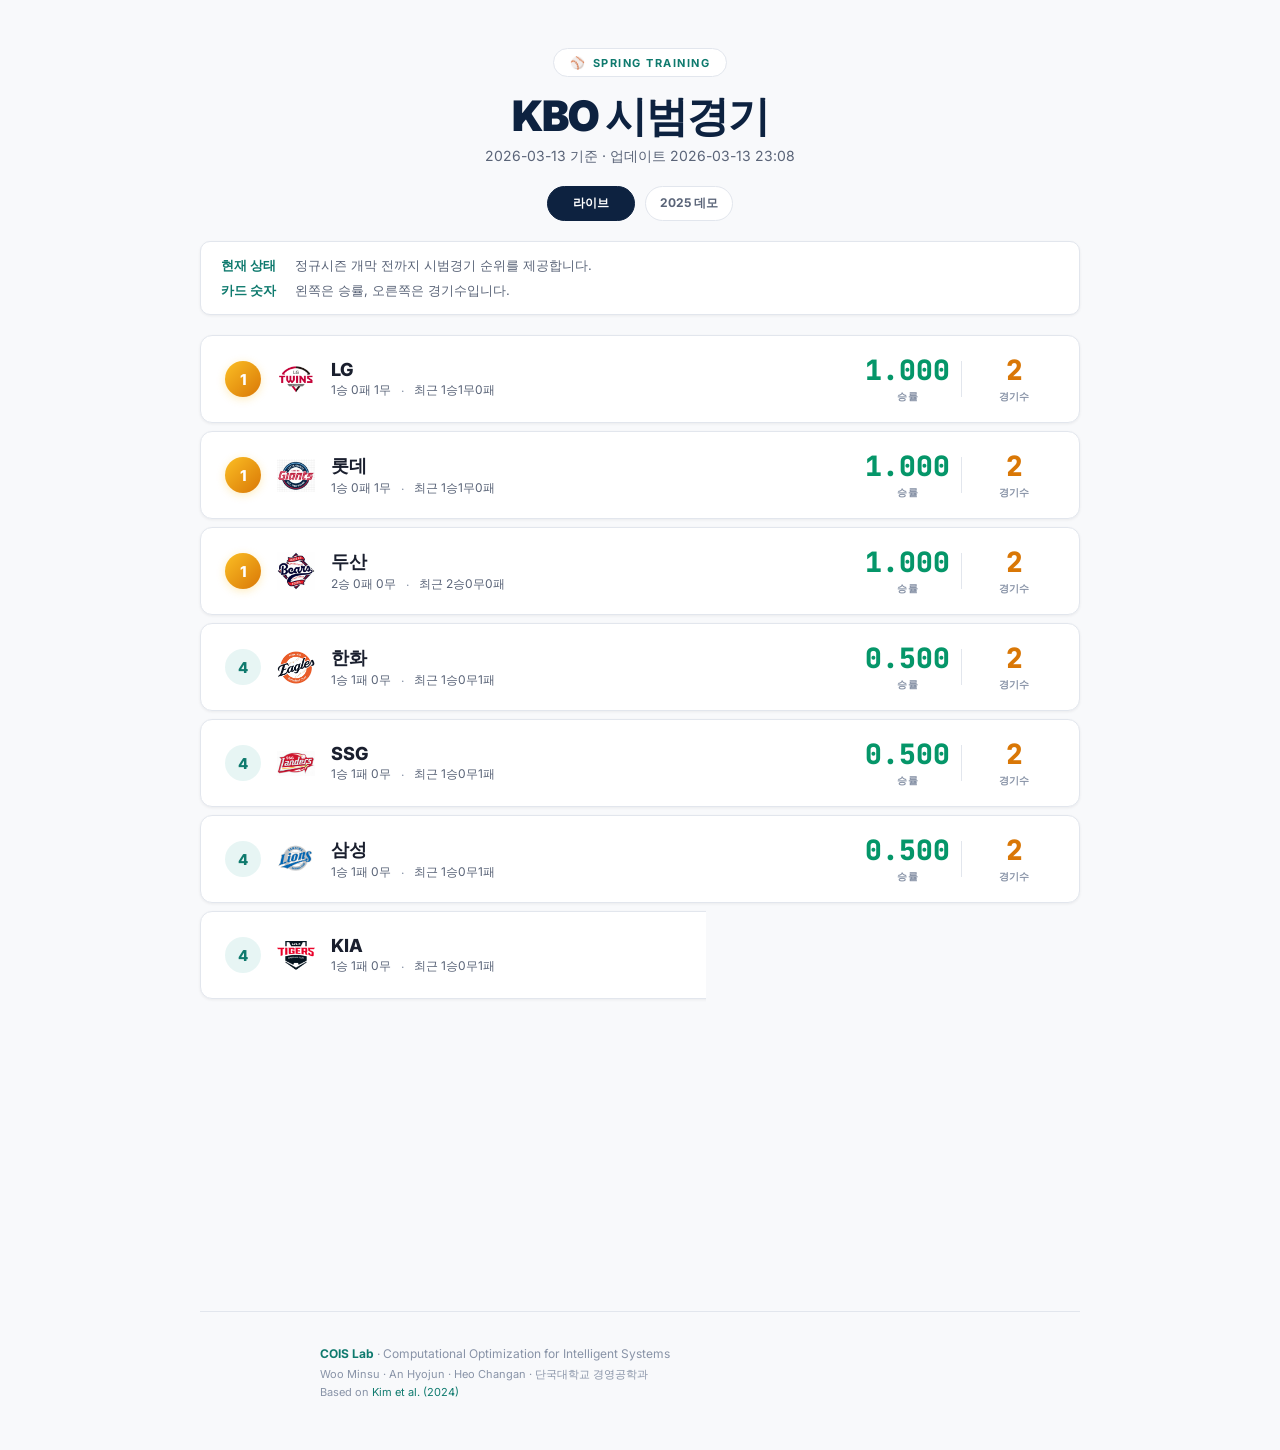
==== docs/index.html @ 6222dda0 "Keep mobile detail values aligned right" ====
<!DOCTYPE html>
<html lang="ko">

<head>
    <meta charset="UTF-8">
    <meta name="viewport" content="width=device-width, initial-scale=1.0">
    <title>KBO Magic Number</title>
    <meta name="description" content="남은 경기의 모든 시나리오를 바탕으로 KBO 포스트시즌을 보여줍니다.">
    <meta property="og:type" content="website">
    <meta property="og:locale" content="ko_KR">
    <meta property="og:site_name" content="KBO Magic Number">
    <meta property="og:title" content="KBO Magic Number">
    <meta property="og:description" content="남은 경기의 모든 시나리오를 바탕으로 KBO 포스트시즌을 보여줍니다.">
    <meta property="og:url" content="https://mwoosu.github.io/kbo-magic-number/">
    <meta property="og:image" content="https://mwoosu.github.io/kbo-magic-number/test.png?v=20260313-18">
    <meta property="og:image:width" content="3545">
    <meta property="og:image:height" content="3544">
    <meta property="og:image:alt" content="COIS Lab 로고">
    <meta name="twitter:card" content="summary">
    <meta name="twitter:title" content="KBO Magic Number">
    <meta name="twitter:description" content="남은 경기의 모든 시나리오를 바탕으로 KBO 포스트시즌을 보여줍니다.">
    <meta name="twitter:image" content="https://mwoosu.github.io/kbo-magic-number/test.png?v=20260313-18">
    <meta name="twitter:image:alt" content="COIS Lab 로고">
    <link rel="preconnect" href="https://fonts.googleapis.com">
    <link rel="preconnect" href="https://fonts.gstatic.com" crossorigin>
    <link
        href="https://fonts.googleapis.com/css2?family=Inter:wght@400;500;600;700;800;900&family=JetBrains+Mono:wght@700;800&family=Noto+Sans+KR:wght@400;500;700;900&display=optional"
        rel="stylesheet">
    <link rel="stylesheet" href="style.css?v=20260313-20">
</head>

<body data-page-mode="live" data-data-url="data/result.json">
    <div class="container">
        <header>
            <div class="badge" id="header-badge">LIVE TRACKER</div>
            <h1 id="page-title">KBO 매직넘버</h1>
            <p class="subtitle" id="update-info">데이터 로딩 중...</p>
        </header>

        <nav class="page-nav" aria-label="페이지 전환">
            <a class="page-link is-current" href="index.html">라이브</a>
            <a class="page-link" href="demo.html">2025 데모</a>
        </nav>

        <div class="info-legend" id="info-legend">
            <div class="legend-item">
                <span class="legend-label">탈락방지</span>
                <span class="legend-desc">포스트시즌 탈락을 피하기 위해 필요한 최소 추가 승수</span>
            </div>
            <div class="legend-item">
                <span class="legend-label">진출확정</span>
                <span class="legend-desc">나머지 경기 결과와 무관하게 포스트시즌 진출을 보장받기 위한 추가 승수</span>
            </div>
        </div>

        <div class="content-layout" id="content-layout">
            <section class="board-column">
                <section class="playoff-line" id="playoff-line">
                    <div class="playoff-label">
                        <span class="playoff-icon">🏆</span>
                        <span>포스트시즌 컷라인</span>
                    </div>
                </section>

                <main id="team-grid" class="team-grid">
                    <div class="loading">
                        <div class="spinner"></div>
                        <p>최신 KBO 데이터를 불러오는 중...</p>
                    </div>
                </main>
            </section>

            <aside class="team-detail-panel" id="team-detail">
                <div class="detail-empty">
                    <h2>팀 상세</h2>
                    <p>카드를 누르면 모델 해설과 경쟁 구도가 여기에 표시됩니다.</p>
                </div>
            </aside>
        </div>

        <footer>
            <a href="https://cois.dankook.ac.kr/" target="_blank">
                <img src="cois_logo.png" alt="COIS Lab" class="footer-logo">
            </a>
            <div class="footer-text">
                <p><strong>COIS Lab</strong> · Computational Optimization for Intelligent Systems</p>
                <p class="footer-sub">Woo Minsu · An Hyojun · Heo Changan · 단국대학교 경영공학과</p>
                <p class="footer-sub">Based on <a href="https://pubsonline.informs.org/doi/abs/10.1287/inte.2023.0035"
                        target="_blank" style="color:var(--accent);text-decoration:none">Kim et al. (2024)</a></p>
            </div>
        </footer>
    </div>
    <script src="app.js?v=20260313-20"></script>
</body>

</html>
---- docs/style.css ----
/* ============================================================
   KBO Magic Number Dashboard — style.css
   Clean Light Theme, COIS Lab navy ↔ teal palette
   ============================================================ */

/* --- Design Tokens --- */
:root {
    --container-max: 920px;
    --drawer-width: 400px;
    --drawer-gap: 14px;

    /* COIS palette */
    --navy: #0d2240;
    --teal: #1a9e8f;
    --teal-light: #23c4b2;
    --accent: #0f7a6e;

    /* Background tones */
    --bg: #f8f9fb;
    --bg-card: #ffffff;
    --bg-card-hover: #fafbfd;

    /* Borders & shadows */
    --border: #e2e6ed;
    --shadow-sm: 0 1px 3px rgba(0, 0, 0, 0.06);
    --shadow-md: 0 4px 12px rgba(0, 0, 0, 0.08);

    /* Text */
    --text-primary: #1a1f2e;
    --text-secondary: #5a6478;
    --text-dim: #8893a7;

    /* Status */
    --green: #059669;
    --green-bg: rgba(5, 150, 105, 0.08);
    --yellow: #d97706;
    --orange: #ea580c;
    --red: #dc2626;
    --red-bg: rgba(220, 38, 38, 0.06);
}

/* --- Reset & Base --- */
*,
*::before,
*::after {
    box-sizing: border-box;
    margin: 0;
    padding: 0;
}

body {
    font-family: 'Inter', -apple-system, BlinkMacSystemFont, sans-serif;
    background: var(--bg);
    color: var(--text-primary);
    min-height: 100vh;
}

/* --- Layout --- */
.container {
    max-width: var(--container-max);
    margin: 0 auto;
    padding: 48px 20px 32px;
}

/* --- Header --- */
.badge {
    display: inline-flex;
    align-items: center;
    gap: 6px;
    background: var(--bg-card);
    border: 1px solid var(--border);
    border-radius: 24px;
    padding: 6px 16px;
    font-size: 11px;
    font-weight: 700;
    letter-spacing: 1.5px;
    color: var(--accent);
    text-transform: uppercase;
    margin-bottom: 16px;
}

.badge::before {
    content: '⚾';
    font-size: 12px;
}

h1 {
    font-size: 42px;
    font-weight: 900;
    color: var(--navy);
    letter-spacing: -1px;
    line-height: 1.1;
    margin-bottom: 8px;
}

header {
    text-align: center;
    margin-bottom: 32px;
}

#update-info {
    font-size: 14px;
    color: var(--text-secondary);
    font-weight: 400;
}

.page-nav {
    display: flex;
    justify-content: center;
    gap: 10px;
    margin: -12px 0 20px;
}

.page-link {
    display: inline-flex;
    align-items: center;
    justify-content: center;
    min-width: 88px;
    padding: 8px 14px;
    border: 1px solid var(--border);
    border-radius: 999px;
    background: var(--bg-card);
    color: var(--text-secondary);
    font-size: 12px;
    font-weight: 700;
    text-decoration: none;
    transition: all 0.2s ease;
}

.page-link:hover {
    border-color: #cfd6e0;
    color: var(--navy);
    transform: translateY(-1px);
}

.page-link.is-current {
    background: var(--navy);
    border-color: var(--navy);
    color: #fff;
}

/* --- Info Legend --- */
.info-legend {
    display: flex;
    flex-direction: column;
    gap: 6px;
    padding: 14px 20px;
    background: var(--bg-card);
    border: 1px solid var(--border);
    border-radius: 10px;
    margin-bottom: 20px;
    font-size: 13px;
    box-shadow: var(--shadow-sm);
}

.legend-item {
    display: flex;
    align-items: baseline;
    gap: 10px;
}

.legend-label {
    font-weight: 700;
    color: var(--accent);
    min-width: 64px;
    flex-shrink: 0;
}

.legend-desc {
    color: var(--text-secondary);
    font-weight: 400;
    line-height: 1.4;
}

.legend-desc code {
    font-family: 'JetBrains Mono', 'Inter', monospace;
    font-size: 12px;
    font-weight: 700;
    color: var(--navy);
    background: rgba(13, 34, 64, 0.06);
    padding: 1px 4px;
    border-radius: 6px;
}

/* --- Team Grid --- */
#team-grid {
    display: flex;
    flex-direction: column;
    gap: 8px;
    width: 100%;
}

.content-layout {
    display: block;
    position: relative;
}

.board-column {
    display: flex;
    flex-direction: column;
    gap: 10px;
    width: 100%;
    min-width: 0;
}

/* --- Team Card --- */
.team-card {
    display: flex;
    align-items: center;
    gap: 16px;
    width: 100%;
    min-height: 88px;
    padding: 16px 24px;
    background: var(--bg-card);
    border: 1px solid var(--border);
    border-radius: 12px;
    box-shadow: var(--shadow-sm);
    transition: all 0.2s ease;
    animation: cardSlide 0.4s ease-out both;
}

.team-card.no-entry-animation {
    animation: none;
}

.team-card[role="button"] {
    cursor: pointer;
}

@keyframes cardSlide {
    from {
        opacity: 0;
        transform: translateY(10px);
    }

    to {
        opacity: 1;
        transform: translateY(0);
    }
}

.team-card:hover {
    box-shadow: var(--shadow-md);
    border-color: #d0d5df;
    transform: translateY(-1px);
}

.team-card.is-selected {
    border-color: rgba(13, 34, 64, 0.35);
    box-shadow: 0 8px 20px rgba(13, 34, 64, 0.12);
}

.team-card.eliminated {
    opacity: 1;
}

/* Rank badge */
.rank-badge {
    width: 36px;
    height: 36px;
    border-radius: 50%;
    display: flex;
    align-items: center;
    justify-content: center;
    font-weight: 800;
    font-size: 15px;
    flex-shrink: 0;
}

.rank-badge.top {
    background: rgba(26, 158, 143, 0.1);
    color: var(--accent);
}

.rank-badge.rank-1 {
    background: linear-gradient(135deg, #fbbf24, #d97706);
    color: white;
    box-shadow: 0 2px 8px rgba(251, 191, 36, 0.3);
}

.rank-badge.rank-2 {
    background: linear-gradient(135deg, #9ca3af, #6b7280);
    color: white;
    box-shadow: 0 2px 8px rgba(156, 163, 175, 0.3);
}

.rank-badge.rank-3 {
    background: linear-gradient(135deg, #d97706, #92400e);
    color: white;
    box-shadow: 0 2px 8px rgba(217, 119, 6, 0.2);
}

.rank-badge.out {
    background: var(--bg);
    color: var(--text-dim);
}

/* Team info */
.team-info {
    flex: 1;
    min-width: 0;
}

.team-logo-wrap {
    width: 38px;
    height: 38px;
    flex-shrink: 0;
    display: flex;
    align-items: center;
    justify-content: center;
}

.team-logo {
    display: block;
    width: 100%;
    height: 100%;
    object-fit: contain;
}

.team-name {
    font-size: 18px;
    font-weight: 800;
    color: var(--text-primary);
    margin-bottom: 2px;
}

.team-record {
    font-size: 12px;
    color: var(--text-secondary);
    font-weight: 400;
    display: flex;
    flex-wrap: wrap;
    align-items: center;
    gap: 2px 10px;
}

.meta-group {
    display: inline-flex;
    align-items: center;
    white-space: nowrap;
}

.team-record .meta-group + .meta-group::before,
.detail-subtitle .meta-group + .meta-group::before,
.detail-row-subtitle .meta-group + .meta-group::before {
    content: '·';
    color: var(--text-dim);
    margin-right: 10px;
}

/* Numbers section (dual column) */
.numbers-section {
    display: flex;
    align-items: center;
    justify-content: flex-end;
    gap: 12px;
    flex: 0 0 188px;
    flex-shrink: 0;
}

.number-col {
    display: flex;
    flex-direction: column;
    align-items: center;
    justify-content: center;
    text-align: center;
    flex: 1 1 0;
    min-width: 0;
}

.number-divider {
    width: 1px;
    height: 36px;
    background: var(--border);
}

.magic-number {
    font-family: 'JetBrains Mono', 'Inter', monospace;
    font-size: 28px;
    font-weight: 800;
    line-height: 1;
    height: 32px;
    display: flex;
    align-items: center;
    justify-content: center;
    width: 100%;
    margin-bottom: 2px;
}

.magic-number.safe {
    color: var(--green);
}

.magic-number.warning {
    color: var(--yellow);
}

.magic-number.danger {
    color: var(--orange);
}

.magic-number.muted {
    color: var(--text-dim);
}

.magic-number.eliminated {
    color: var(--red);
    font-size: 14px;
    font-weight: 700;
}

.magic-number.clinched {
    color: var(--green);
    font-size: 22px;
    font-weight: 800;
}

.magic-label {
    font-size: 10px;
    color: var(--text-dim);
    font-weight: 600;
    letter-spacing: 0.3px;
    margin-top: 2px;
}

/* --- Playoff Cutline --- */
.playoff-line {
    display: none;
    align-items: center;
    gap: 12px;
    padding: 6px 0;
    color: var(--accent);
    font-size: 12px;
    font-weight: 700;
    letter-spacing: 0.5px;
}

.playoff-line.visible {
    display: flex;
}

.playoff-line::before,
.playoff-line::after {
    content: '';
    flex: 1;
    height: 1px;
    background: linear-gradient(90deg, transparent, var(--teal), transparent);
}

/* --- Loading --- */
.loading {
    text-align: center;
    padding: 80px 20px;
    color: var(--text-secondary);
}

.spinner {
    display: inline-block;
    width: 32px;
    height: 32px;
    border: 3px solid var(--border);
    border-top-color: var(--teal);
    border-radius: 50%;
    animation: spin 0.8s linear infinite;
    margin-bottom: 16px;
}

@keyframes spin {
    to {
        transform: rotate(360deg);
    }
}

.error-msg {
    text-align: center;
    padding: 60px 20px;
    color: var(--red);
}

.team-detail-panel {
    position: fixed;
    right: max(20px, calc((100vw - var(--container-max)) / 2 + 20px));
    top: 28px;
    bottom: 28px;
    width: min(var(--drawer-width), calc(100vw - 48px));
    max-height: calc(100vh - 56px);
    padding: 22px 22px 20px;
    background: var(--bg-card);
    border: 1px solid var(--border);
    border-radius: 16px;
    display: block;
    overflow-y: auto;
    opacity: 0;
    visibility: hidden;
    pointer-events: none;
    transform: translate3d(18px, 0, 0);
    transition: opacity 0.22s ease, transform 0.22s ease, visibility 0.22s ease;
    box-shadow: 0 18px 42px rgba(13, 34, 64, 0.14);
    z-index: 20;
}

.team-detail-panel.is-open {
    opacity: 1;
    visibility: visible;
    pointer-events: auto;
    transform: translateX(0);
}

@media (min-width: 1480px) {
    .team-detail-panel {
        position: absolute;
        top: 0;
        right: auto;
        bottom: 0;
        left: calc(100% + var(--drawer-gap));
        width: var(--drawer-width);
        max-height: none;
    }
}

@media (max-width: 1280px) and (min-width: 961px) {
    .team-detail-panel {
        right: 16px;
        top: 18px;
        bottom: 18px;
        width: min(360px, calc(100vw - 32px));
        max-height: calc(100vh - 36px);
    }
}

.detail-empty {
    color: var(--text-secondary);
}

.detail-empty h2 {
    color: var(--navy);
    font-size: 24px;
    margin-bottom: 8px;
}

.detail-header {
    display: flex;
    align-items: flex-start;
    justify-content: space-between;
    gap: 16px;
    margin-bottom: 18px;
}

.detail-heading {
    min-width: 0;
    display: flex;
    flex-direction: column;
    align-items: flex-start;
    gap: 8px;
}

.detail-close {
    display: inline-flex;
    align-items: center;
    justify-content: center;
    width: 34px;
    height: 34px;
    border: 1px solid var(--border);
    border-radius: 999px;
    background: var(--bg);
    color: var(--text-secondary);
    font-size: 18px;
    line-height: 1;
    cursor: pointer;
    transition: all 0.2s ease;
    flex-shrink: 0;
}

.detail-close:hover {
    border-color: #cfd6e0;
    color: var(--navy);
}

.detail-team {
    font-size: 30px;
    font-weight: 900;
    color: var(--navy);
    line-height: 1.1;
    margin-bottom: 6px;
}

.detail-subtitle {
    color: var(--text-secondary);
    font-size: 13px;
    line-height: 1.5;
    display: flex;
    flex-wrap: wrap;
    align-items: center;
    gap: 2px 10px;
}

.detail-status {
    display: inline-flex;
    align-items: center;
    justify-content: center;
    padding: 7px 12px;
    border-radius: 999px;
    font-size: 11px;
    font-weight: 800;
    letter-spacing: 0.5px;
    white-space: nowrap;
}

.detail-status.safe {
    color: var(--green);
    background: var(--green-bg);
}

.detail-status.warning {
    color: var(--yellow);
    background: rgba(217, 119, 6, 0.12);
}

.detail-status.danger {
    color: var(--red);
    background: var(--red-bg);
}

.detail-headline {
    font-size: 18px;
    font-weight: 800;
    color: var(--text-primary);
    line-height: 1.5;
    margin-bottom: 16px;
}

.detail-metrics {
    display: grid;
    grid-template-columns: repeat(3, minmax(0, 1fr));
    gap: 10px;
    margin-bottom: 18px;
}

.detail-metric {
    padding: 12px 14px;
    background: var(--bg);
    border: 1px solid var(--border);
    border-radius: 12px;
    text-align: center;
}

.detail-metric-label {
    display: block;
    color: var(--text-dim);
    font-size: 11px;
    font-weight: 700;
    margin-bottom: 6px;
}

.detail-metric-value {
    color: var(--navy);
    font-size: 20px;
    font-weight: 900;
    line-height: 1;
}

.detail-section {
    margin-top: 18px;
}

.detail-section h3 {
    color: var(--accent);
    font-size: 13px;
    font-weight: 800;
    letter-spacing: 0.3px;
    margin-bottom: 10px;
}

.detail-section-note {
    color: var(--text-dim);
    font-size: 12px;
    line-height: 1.45;
    margin: -2px 0 10px;
}

.detail-list {
    display: flex;
    flex-direction: column;
    gap: 9px;
    list-style: none;
}

.detail-list li {
    position: relative;
    padding-left: 14px;
    color: var(--text-secondary);
    font-size: 13px;
    line-height: 1.55;
}

.detail-list li::before {
    content: '';
    position: absolute;
    left: 0;
    top: 8px;
    width: 6px;
    height: 6px;
    border-radius: 50%;
    background: var(--teal);
}

.detail-table {
    display: flex;
    flex-direction: column;
    gap: 8px;
}

.detail-row {
    display: grid;
    grid-template-columns: minmax(0, 1fr) auto;
    gap: 12px;
    padding: 12px 14px;
    background: var(--bg);
    border: 1px solid var(--border);
    border-radius: 12px;
}

.detail-row-title {
    color: var(--text-primary);
    font-size: 14px;
    font-weight: 800;
    margin-bottom: 4px;
}

.detail-row-subtitle {
    color: var(--text-secondary);
    font-size: 12px;
    line-height: 1.45;
    display: flex;
    flex-wrap: wrap;
    align-items: center;
    gap: 2px 10px;
}

.detail-row-value {
    align-self: center;
    color: var(--navy);
    font-size: 15px;
    font-weight: 900;
    white-space: nowrap;
}

@media (max-width: 960px) {
    .team-detail-panel {
        right: 12px;
        left: 12px;
        top: auto;
        bottom: 12px;
        width: auto;
        max-height: min(78vh, 720px);
        transform: translateY(18px);
    }
}

@media (max-height: 820px) and (min-width: 961px) {
    .team-detail-panel {
        top: 14px;
        bottom: 14px;
        max-height: calc(100vh - 28px);
    }
}

/* --- Footer --- */
footer {
    display: flex;
    align-items: center;
    gap: 20px;
    padding: 32px 0 16px;
    margin-top: 24px;
    border-top: 1px solid var(--border);
    color: var(--text-dim);
    font-size: 12px;
    line-height: 1.8;
}

footer strong {
    color: var(--accent);
}

.footer-logo {
    width: 100px;
    flex-shrink: 0;
    opacity: 0.85;
    transition: opacity 0.3s;
}

.footer-logo:hover {
    opacity: 1;
}

.footer-text {
    text-align: left;
    line-height: 1.7;
}

.footer-text a {
    color: var(--accent);
    text-decoration: none;
}

.footer-sub {
    font-size: 11px;
    color: var(--text-dim);
}

/* --- Responsive --- */
@media (max-width: 640px) {
    .container {
        padding: 32px 12px 24px;
    }

    h1 {
        font-size: 30px;
    }

    .page-nav {
        margin-top: -8px;
        flex-wrap: wrap;
    }

    .info-legend {
        padding: 12px 14px;
    }

    .legend-item {
        flex-direction: column;
        align-items: flex-start;
        gap: 2px;
    }

    .legend-label {
        min-width: 0;
    }

    .detail-metrics {
        grid-template-columns: 1fr;
    }

    .team-card {
        padding: 14px 16px;
        gap: 12px;
    }

    .team-name {
        font-size: 15px;
    }

    .team-record {
        font-size: 11px;
        gap: 2px 8px;
    }

    .meta-group:first-child {
        flex-basis: 100%;
    }

    .team-record .meta-group + .meta-group::before,
    .detail-subtitle .meta-group + .meta-group::before,
    .detail-row-subtitle .meta-group + .meta-group::before {
        content: '';
        margin-right: 0;
    }

    .detail-team {
        font-size: 26px;
    }

    .detail-subtitle,
    .detail-row-subtitle {
        gap: 2px 8px;
    }

    .detail-row {
        align-items: start;
    }

    .detail-row-value {
        justify-self: end;
        padding-top: 2px;
    }

    .magic-number {
        font-size: 22px;
    }

    .numbers-section {
        flex-basis: 132px;
        gap: 8px;
    }

    .number-col {
        min-width: 0;
    }

    .rank-badge {
        width: 32px;
        height: 32px;
        font-size: 14px;
    }

    footer {
        flex-direction: column;
        text-align: center;
    }

    .footer-text {
        text-align: center;
    }
}
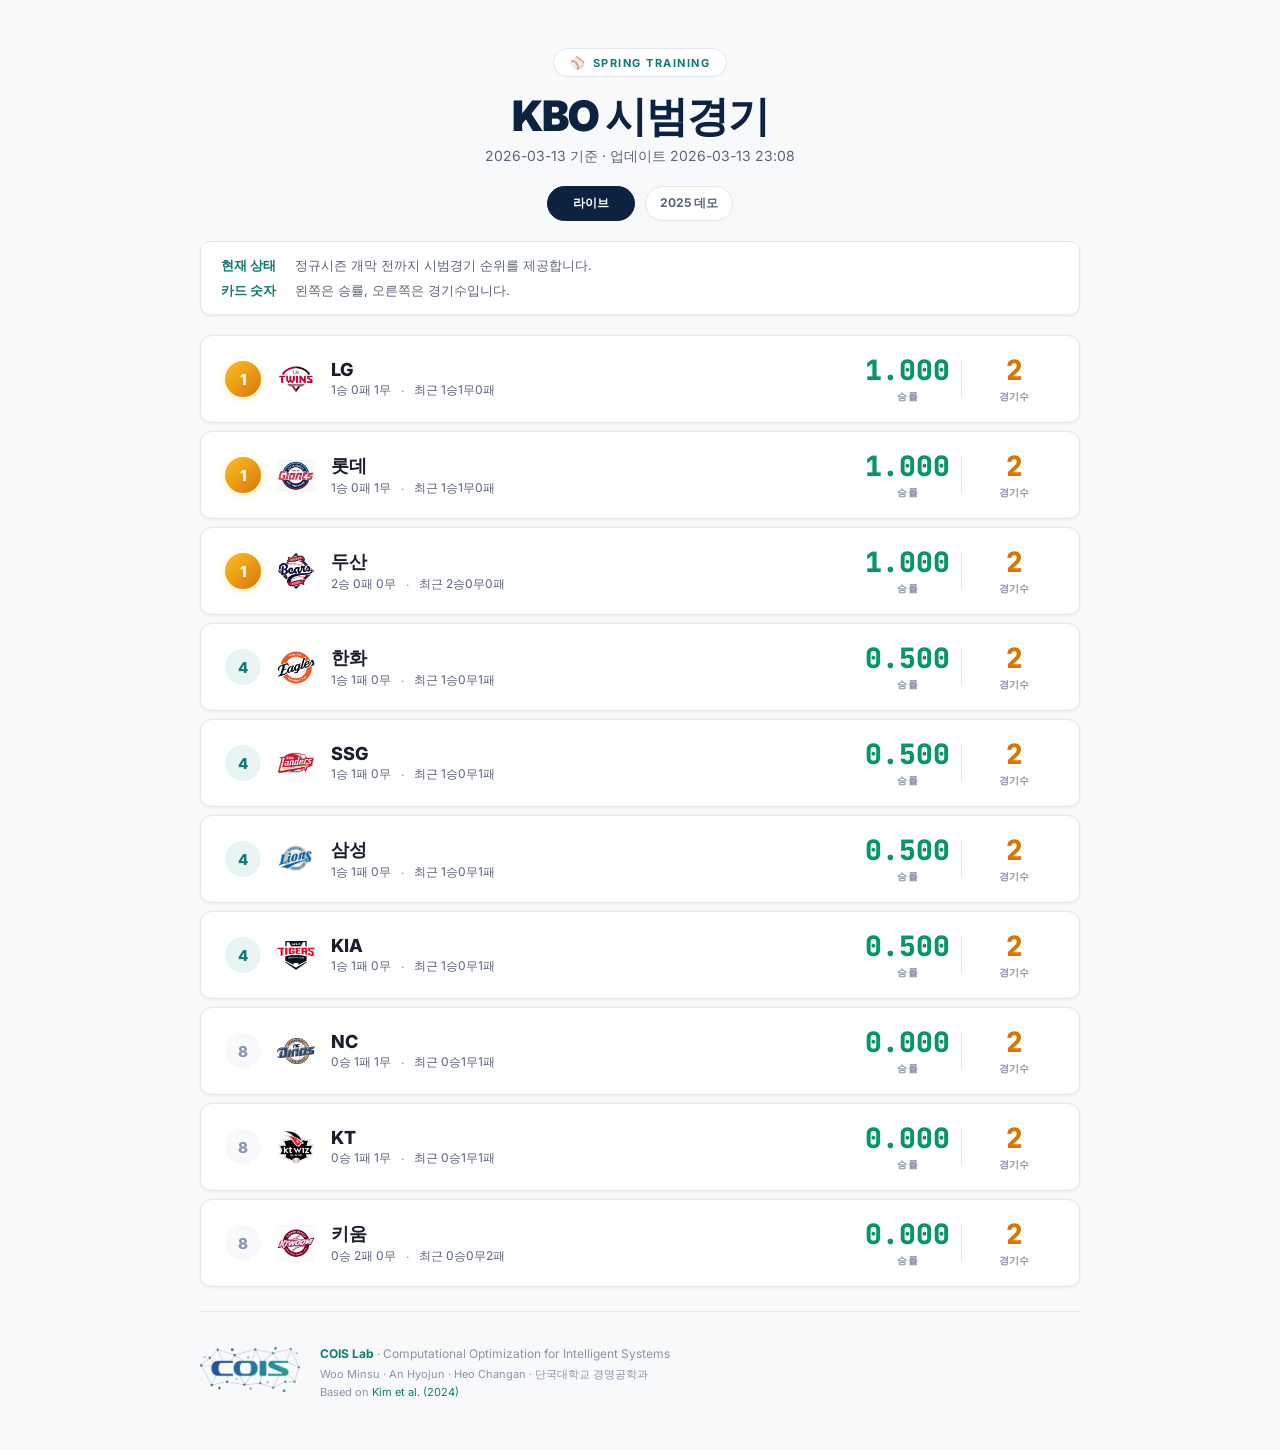
==== commit b2b855af: "Widen detail drawer slightly again" ====
--- a/docs/index.html
+++ b/docs/index.html
@@ -26,7 +26,7 @@
     <link
         href="https://fonts.googleapis.com/css2?family=Inter:wght@400;500;600;700;800;900&family=JetBrains+Mono:wght@700;800&family=Noto+Sans+KR:wght@400;500;700;900&display=optional"
         rel="stylesheet">
-    <link rel="stylesheet" href="style.css?v=20260313-20">
+    <link rel="stylesheet" href="style.css?v=20260313-21">
 </head>
 
 <body data-page-mode="live" data-data-url="data/result.json">
@@ -90,7 +90,7 @@
             </div>
         </footer>
     </div>
-    <script src="app.js?v=20260313-20"></script>
+    <script src="app.js?v=20260313-21"></script>
 </body>
 
 </html>
--- a/docs/style.css
+++ b/docs/style.css
@@ -6,7 +6,7 @@
 /* --- Design Tokens --- */
 :root {
     --container-max: 920px;
-    --drawer-width: 400px;
+    --drawer-width: 416px;
     --drawer-gap: 14px;
 
     /* COIS palette */
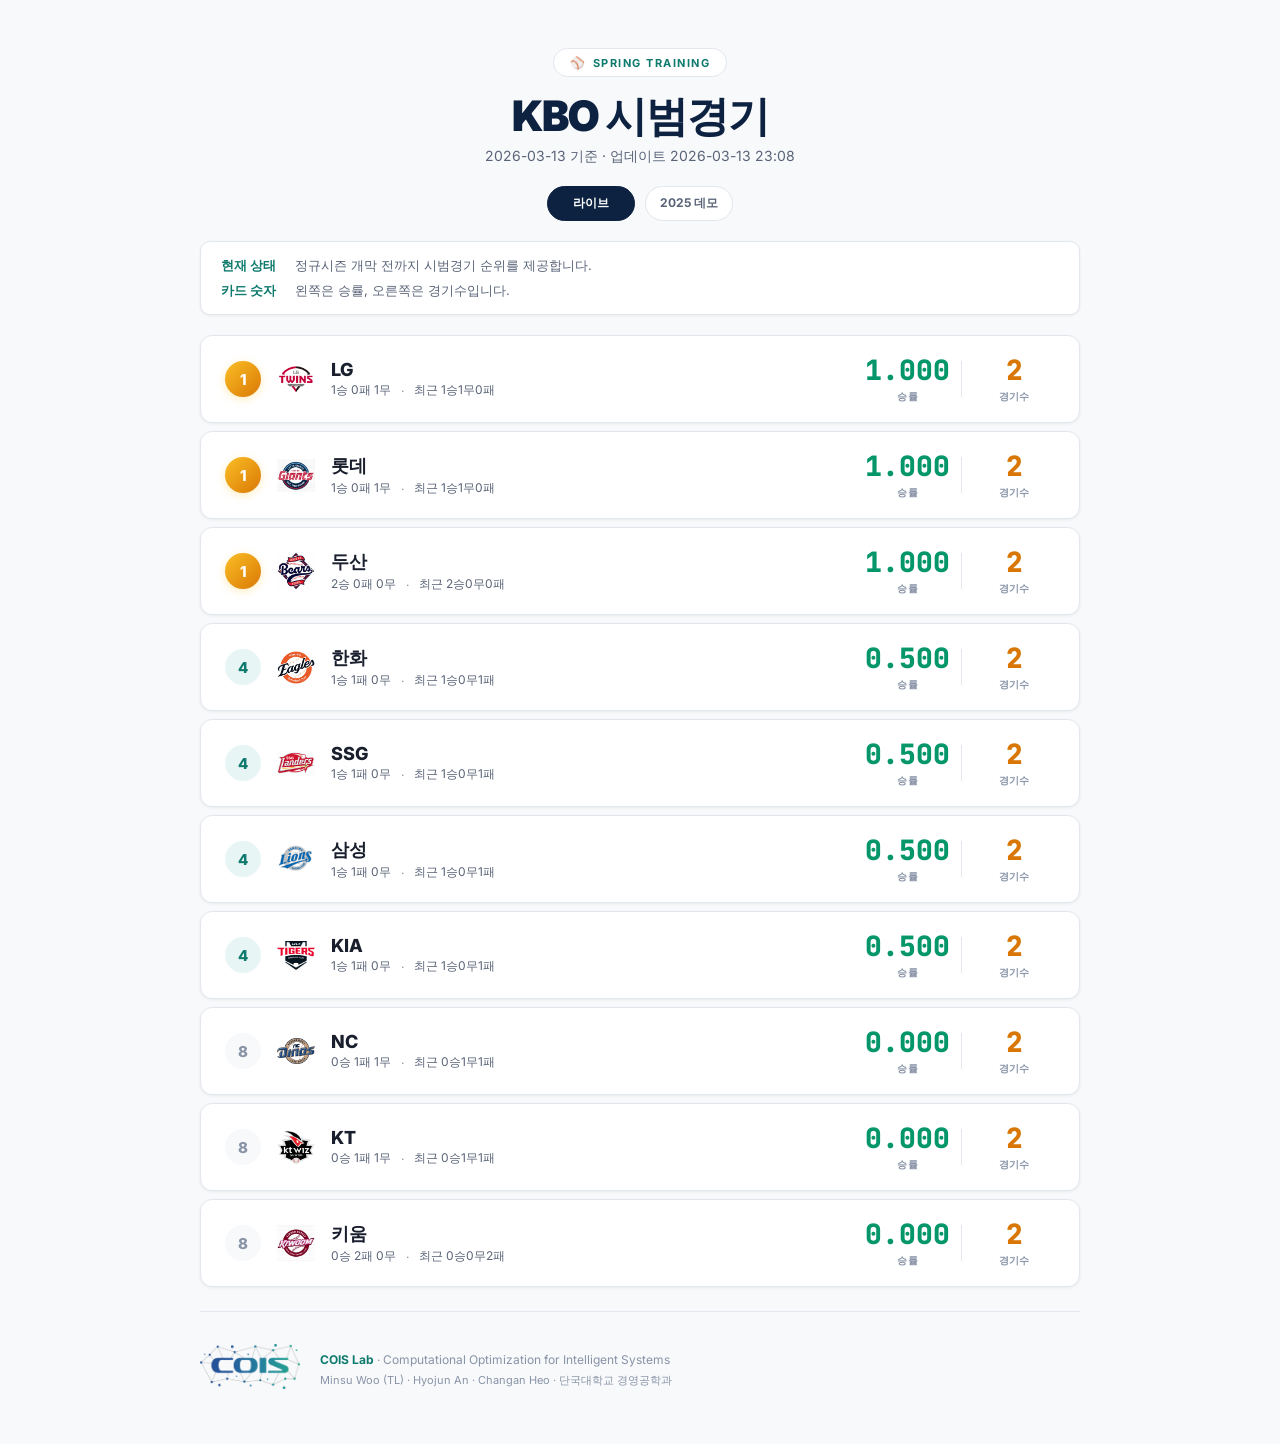
==== commit 584bf5f8: "Update footer credits" ====
--- a/docs/index.html
+++ b/docs/index.html
@@ -84,9 +84,7 @@
             </a>
             <div class="footer-text">
                 <p><strong>COIS Lab</strong> · Computational Optimization for Intelligent Systems</p>
-                <p class="footer-sub">Woo Minsu · An Hyojun · Heo Changan · 단국대학교 경영공학과</p>
-                <p class="footer-sub">Based on <a href="https://pubsonline.informs.org/doi/abs/10.1287/inte.2023.0035"
-                        target="_blank" style="color:var(--accent);text-decoration:none">Kim et al. (2024)</a></p>
+                <p class="footer-sub">Minsu Woo (TL) · Hyojun An · Changan Heo · 단국대학교 경영공학과</p>
             </div>
         </footer>
     </div>
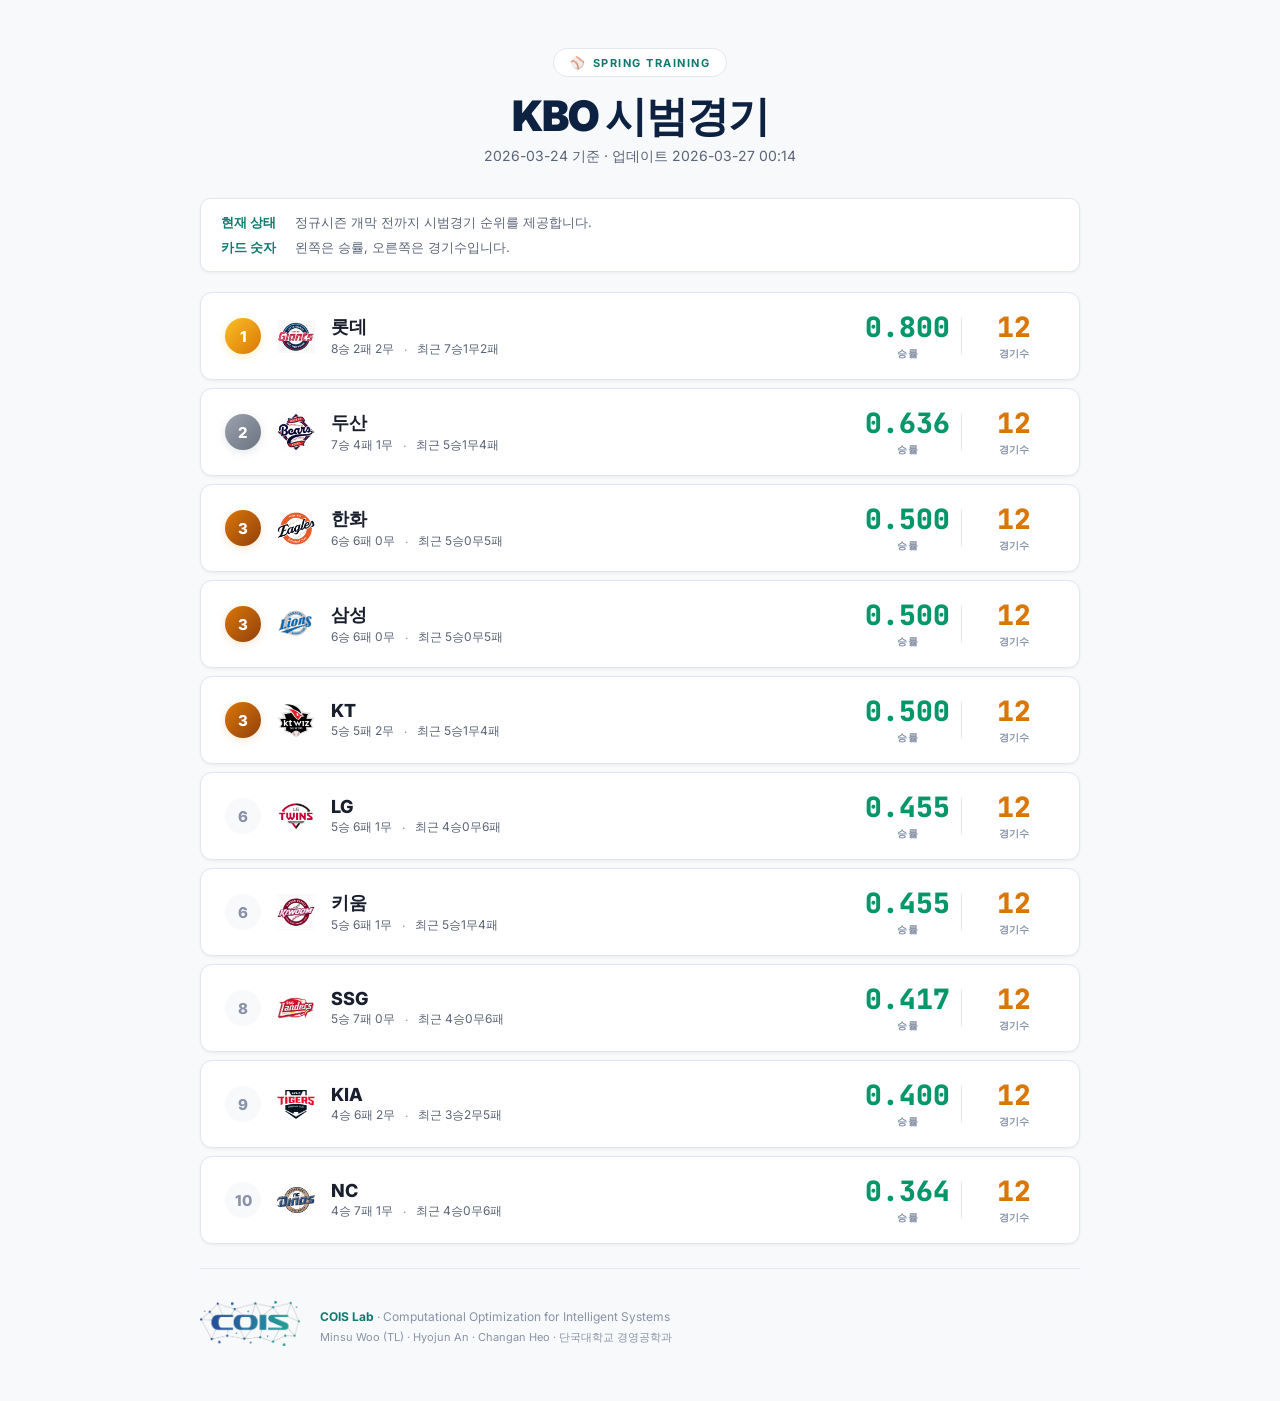
==== commit 1bb1df54: "정규시즌 대비: demo 제거, 단일 페이지 통합, Gurobi TimeLimit/fallback 추가, 가비아 SFTP 스텝 추가" ====
--- a/docs/index.html
+++ b/docs/index.html
@@ -11,15 +11,15 @@
     <meta property="og:site_name" content="KBO Magic Number">
     <meta property="og:title" content="KBO Magic Number">
     <meta property="og:description" content="남은 경기의 모든 시나리오를 바탕으로 KBO 포스트시즌을 보여줍니다.">
-    <meta property="og:url" content="https://mwoosu.github.io/kbo-magic-number/">
-    <meta property="og:image" content="https://mwoosu.github.io/kbo-magic-number/test.png?v=20260313-18">
+    <meta property="og:url" content="https://cois.dankook.ac.kr/kbo/">
+    <meta property="og:image" content="https://cois.dankook.ac.kr/kbo/test.png?v=20260313-18">
     <meta property="og:image:width" content="3545">
     <meta property="og:image:height" content="3544">
     <meta property="og:image:alt" content="COIS Lab 로고">
     <meta name="twitter:card" content="summary">
     <meta name="twitter:title" content="KBO Magic Number">
     <meta name="twitter:description" content="남은 경기의 모든 시나리오를 바탕으로 KBO 포스트시즌을 보여줍니다.">
-    <meta name="twitter:image" content="https://mwoosu.github.io/kbo-magic-number/test.png?v=20260313-18">
+    <meta name="twitter:image" content="https://cois.dankook.ac.kr/kbo/test.png?v=20260313-18">
     <meta name="twitter:image:alt" content="COIS Lab 로고">
     <link rel="preconnect" href="https://fonts.googleapis.com">
     <link rel="preconnect" href="https://fonts.gstatic.com" crossorigin>
@@ -29,7 +29,7 @@
     <link rel="stylesheet" href="style.css?v=20260313-21">
 </head>
 
-<body data-page-mode="live" data-data-url="data/result.json">
+<body data-data-url="data/result.json">
     <div class="container">
         <header>
             <div class="badge" id="header-badge">LIVE TRACKER</div>
@@ -37,10 +37,7 @@
             <p class="subtitle" id="update-info">데이터 로딩 중...</p>
         </header>
 
-        <nav class="page-nav" aria-label="페이지 전환">
-            <a class="page-link is-current" href="index.html">라이브</a>
-            <a class="page-link" href="demo.html">2025 데모</a>
-        </nav>
+
 
         <div class="info-legend" id="info-legend">
             <div class="legend-item">
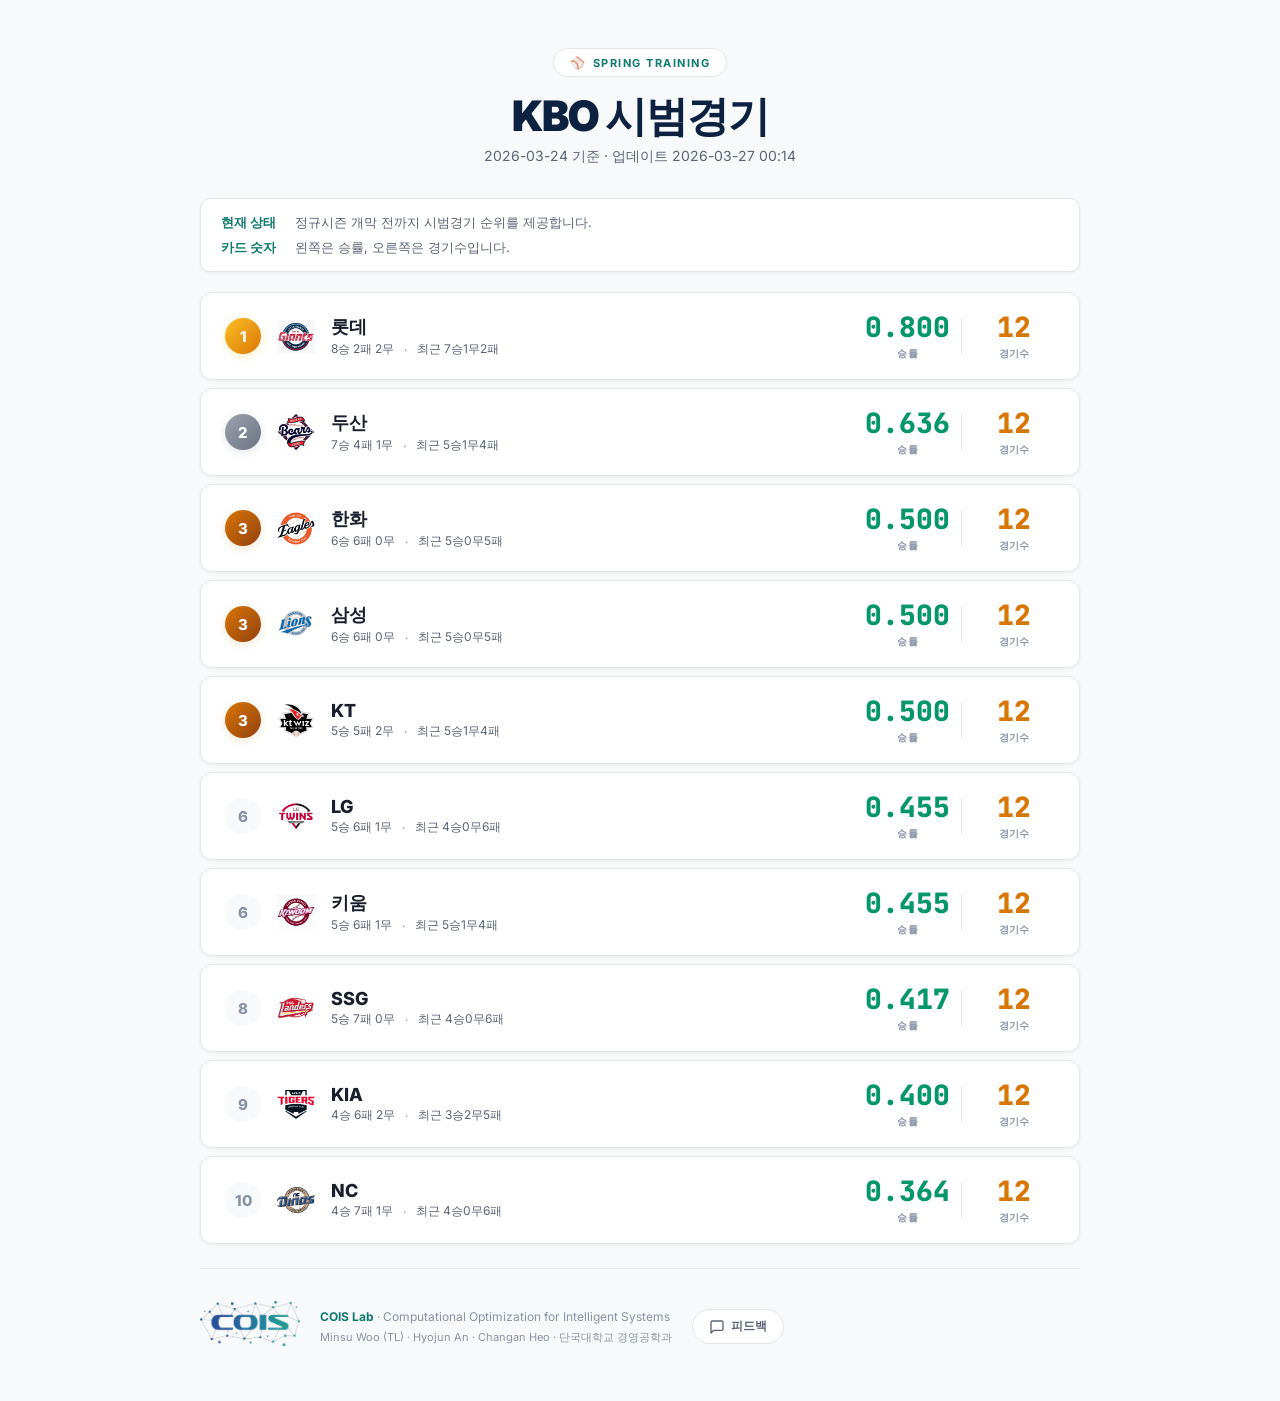
==== commit 10d6d24a: "피드백 기능 추가: 모달 UI + ASP 백엔드" ====
--- a/docs/index.html
+++ b/docs/index.html
@@ -83,8 +83,29 @@
                 <p><strong>COIS Lab</strong> · Computational Optimization for Intelligent Systems</p>
                 <p class="footer-sub">Minsu Woo (TL) · Hyojun An · Changan Heo · 단국대학교 경영공학과</p>
             </div>
+            <button class="feedback-btn" id="feedback-open" aria-label="피드백 보내기">
+                <svg width="16" height="16" viewBox="0 0 24 24" fill="none" stroke="currentColor" stroke-width="2" stroke-linecap="round" stroke-linejoin="round"><path d="M21 15a2 2 0 0 1-2 2H7l-4 4V5a2 2 0 0 1 2-2h14a2 2 0 0 1 2 2z"/></svg>
+                피드백
+            </button>
         </footer>
     </div>
+
+    <div class="feedback-overlay" id="feedback-overlay">
+        <div class="feedback-modal" id="feedback-modal">
+            <button class="feedback-close" id="feedback-close" aria-label="닫기">✕</button>
+            <h2 class="feedback-title">피드백</h2>
+            <p class="feedback-desc">서비스 개선을 위한 의견을 남겨주세요.</p>
+            <textarea class="feedback-textarea" id="feedback-text" placeholder="의견을 자유롭게 작성해 주세요." rows="5" maxlength="1000"></textarea>
+            <div class="feedback-footer">
+                <span class="feedback-charcount" id="feedback-charcount">0 / 1000</span>
+                <button class="feedback-submit" id="feedback-submit">보내기</button>
+            </div>
+            <div class="feedback-done" id="feedback-done" style="display:none;">
+                <p>소중한 의견 감사합니다. 더 나은 서비스를 만드는 데 반영하겠습니다.</p>
+            </div>
+        </div>
+    </div>
+
     <script src="app.js?v=20260313-21"></script>
 </body>
 
--- a/docs/style.css
+++ b/docs/style.css
@@ -912,3 +912,170 @@
         text-align: center;
     }
 }
+
+/* --- Feedback --- */
+.feedback-btn {
+    display: inline-flex;
+    align-items: center;
+    gap: 6px;
+    padding: 8px 16px;
+    border: 1px solid var(--border);
+    border-radius: 999px;
+    background: var(--bg-card);
+    color: var(--text-secondary);
+    font-size: 12px;
+    font-weight: 600;
+    cursor: pointer;
+    transition: all 0.2s ease;
+    white-space: nowrap;
+    flex-shrink: 0;
+}
+
+.feedback-btn:hover {
+    border-color: var(--accent);
+    color: var(--accent);
+    transform: translateY(-1px);
+}
+
+.feedback-overlay {
+    position: fixed;
+    inset: 0;
+    background: rgba(13, 34, 64, 0.35);
+    backdrop-filter: blur(4px);
+    -webkit-backdrop-filter: blur(4px);
+    z-index: 100;
+    display: flex;
+    align-items: center;
+    justify-content: center;
+    opacity: 0;
+    visibility: hidden;
+    transition: opacity 0.25s ease, visibility 0.25s ease;
+}
+
+.feedback-overlay.is-open {
+    opacity: 1;
+    visibility: visible;
+}
+
+.feedback-modal {
+    position: relative;
+    width: min(440px, calc(100vw - 32px));
+    background: var(--bg-card);
+    border: 1px solid var(--border);
+    border-radius: 16px;
+    padding: 28px 28px 24px;
+    box-shadow: 0 20px 50px rgba(13, 34, 64, 0.18);
+    transform: translateY(16px);
+    transition: transform 0.25s ease;
+}
+
+.feedback-overlay.is-open .feedback-modal {
+    transform: translateY(0);
+}
+
+.feedback-close {
+    position: absolute;
+    top: 16px;
+    right: 16px;
+    width: 32px;
+    height: 32px;
+    border: 1px solid var(--border);
+    border-radius: 999px;
+    background: var(--bg);
+    color: var(--text-secondary);
+    font-size: 15px;
+    cursor: pointer;
+    display: flex;
+    align-items: center;
+    justify-content: center;
+    transition: all 0.2s ease;
+}
+
+.feedback-close:hover {
+    border-color: #cfd6e0;
+    color: var(--navy);
+}
+
+.feedback-title {
+    font-size: 20px;
+    font-weight: 800;
+    color: var(--navy);
+    margin-bottom: 6px;
+}
+
+.feedback-desc {
+    font-size: 13px;
+    color: var(--text-secondary);
+    margin-bottom: 16px;
+}
+
+.feedback-textarea {
+    width: 100%;
+    min-height: 120px;
+    padding: 14px 16px;
+    border: 1px solid var(--border);
+    border-radius: 10px;
+    background: var(--bg);
+    color: var(--text-primary);
+    font-family: 'Inter', -apple-system, sans-serif;
+    font-size: 14px;
+    line-height: 1.6;
+    resize: vertical;
+    transition: border-color 0.2s ease;
+}
+
+.feedback-textarea:focus {
+    outline: none;
+    border-color: var(--teal);
+}
+
+.feedback-textarea::placeholder {
+    color: var(--text-dim);
+}
+
+.feedback-footer {
+    display: flex;
+    align-items: center;
+    justify-content: space-between;
+    margin-top: 12px;
+}
+
+.feedback-charcount {
+    font-size: 11px;
+    color: var(--text-dim);
+    font-weight: 500;
+}
+
+.feedback-submit {
+    padding: 10px 24px;
+    border: none;
+    border-radius: 999px;
+    background: var(--navy);
+    color: #fff;
+    font-size: 13px;
+    font-weight: 700;
+    cursor: pointer;
+    transition: all 0.2s ease;
+}
+
+.feedback-submit:hover {
+    background: #152d4f;
+    transform: translateY(-1px);
+}
+
+.feedback-submit:disabled {
+    opacity: 0.4;
+    cursor: not-allowed;
+    transform: none;
+}
+
+.feedback-done {
+    text-align: center;
+    padding: 24px 0 8px;
+}
+
+.feedback-done p {
+    color: var(--text-secondary);
+    font-size: 14px;
+    line-height: 1.6;
+}
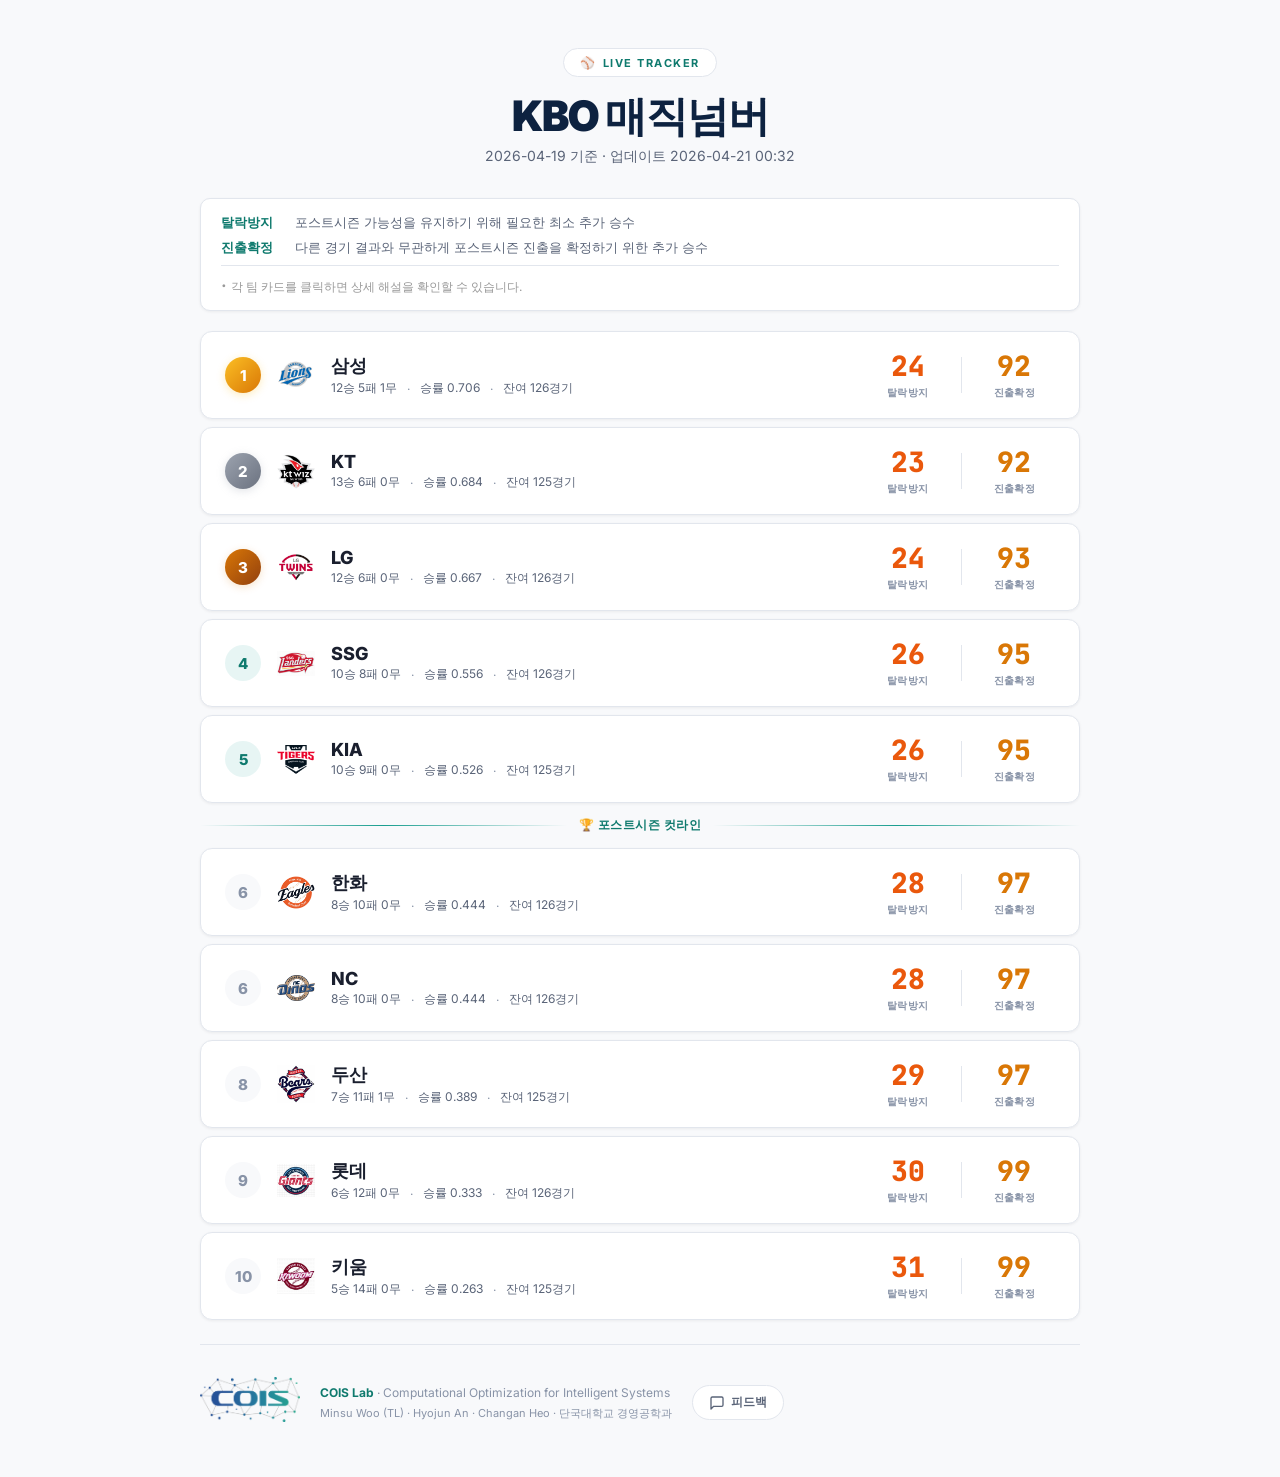
==== commit fa07cee0: "index.html app.js 캐시 버전 갱신 (v=20260421-01) 피드백 fetch URL 변경(b24ecc0)이 브라우저에 반영되도록 강제 리로드." ====
--- a/docs/index.html
+++ b/docs/index.html
@@ -11,15 +11,15 @@
     <meta property="og:site_name" content="KBO Magic Number">
     <meta property="og:title" content="KBO Magic Number">
     <meta property="og:description" content="남은 경기의 모든 시나리오를 바탕으로 KBO 포스트시즌을 보여줍니다.">
-    <meta property="og:url" content="https://cois.dankook.ac.kr/kbo/">
-    <meta property="og:image" content="https://cois.dankook.ac.kr/kbo/test.png?v=20260313-18">
+    <meta property="og:url" content="https://cois.dankook.ac.kr/Tools/kbo">
+    <meta property="og:image" content="https://cois.dankook.ac.kr/file/board/Tools/kbo/test.png?v=20260313-18">
     <meta property="og:image:width" content="3545">
     <meta property="og:image:height" content="3544">
     <meta property="og:image:alt" content="COIS Lab 로고">
     <meta name="twitter:card" content="summary">
     <meta name="twitter:title" content="KBO Magic Number">
     <meta name="twitter:description" content="남은 경기의 모든 시나리오를 바탕으로 KBO 포스트시즌을 보여줍니다.">
-    <meta name="twitter:image" content="https://cois.dankook.ac.kr/kbo/test.png?v=20260313-18">
+    <meta name="twitter:image" content="https://cois.dankook.ac.kr/file/board/Tools/kbo/test.png?v=20260313-18">
     <meta name="twitter:image:alt" content="COIS Lab 로고">
     <link rel="preconnect" href="https://fonts.googleapis.com">
     <link rel="preconnect" href="https://fonts.gstatic.com" crossorigin>
@@ -84,7 +84,10 @@
                 <p class="footer-sub">Minsu Woo (TL) · Hyojun An · Changan Heo · 단국대학교 경영공학과</p>
             </div>
             <button class="feedback-btn" id="feedback-open" aria-label="피드백 보내기">
-                <svg width="16" height="16" viewBox="0 0 24 24" fill="none" stroke="currentColor" stroke-width="2" stroke-linecap="round" stroke-linejoin="round"><path d="M21 15a2 2 0 0 1-2 2H7l-4 4V5a2 2 0 0 1 2-2h14a2 2 0 0 1 2 2z"/></svg>
+                <svg width="16" height="16" viewBox="0 0 24 24" fill="none" stroke="currentColor" stroke-width="2"
+                    stroke-linecap="round" stroke-linejoin="round">
+                    <path d="M21 15a2 2 0 0 1-2 2H7l-4 4V5a2 2 0 0 1 2-2h14a2 2 0 0 1 2 2z" />
+                </svg>
                 피드백
             </button>
         </footer>
@@ -95,7 +98,8 @@
             <button class="feedback-close" id="feedback-close" aria-label="닫기">✕</button>
             <h2 class="feedback-title">피드백</h2>
             <p class="feedback-desc">서비스 개선을 위한 의견을 남겨주세요.</p>
-            <textarea class="feedback-textarea" id="feedback-text" placeholder="의견을 자유롭게 작성해 주세요." rows="5" maxlength="1000"></textarea>
+            <textarea class="feedback-textarea" id="feedback-text" placeholder="의견을 자유롭게 작성해 주세요." rows="5"
+                maxlength="1000"></textarea>
             <div class="feedback-footer">
                 <span class="feedback-charcount" id="feedback-charcount">0 / 1000</span>
                 <button class="feedback-submit" id="feedback-submit">보내기</button>
@@ -106,7 +110,7 @@
         </div>
     </div>
 
-    <script src="app.js?v=20260313-21"></script>
+    <script src="app.js?v=20260421-01"></script>
 </body>
 
-</html>
+</html>
--- a/docs/style.css
+++ b/docs/style.css
@@ -170,6 +170,24 @@
     color: var(--text-secondary);
     font-weight: 400;
     line-height: 1.4;
+}
+
+.legend-divider {
+    border: none;
+    border-top: 1px solid var(--border);
+    margin: 2px 0;
+}
+
+.legend-hint .legend-desc {
+    color: var(--text-tertiary, #999);
+    font-size: 12px;
+}
+
+.legend-hint .legend-dot {
+    font-size: 22px;
+    line-height: 1;
+    vertical-align: -2.5px;
+    margin-right: 4px;
 }
 
 .legend-desc code {
@@ -544,6 +562,12 @@
     justify-content: space-between;
     gap: 16px;
     margin-bottom: 18px;
+    position: sticky;
+    top: -22px;
+    background: var(--bg-card);
+    padding-top: 22px;
+    padding-bottom: 10px;
+    z-index: 1;
 }
 
 .detail-heading {
